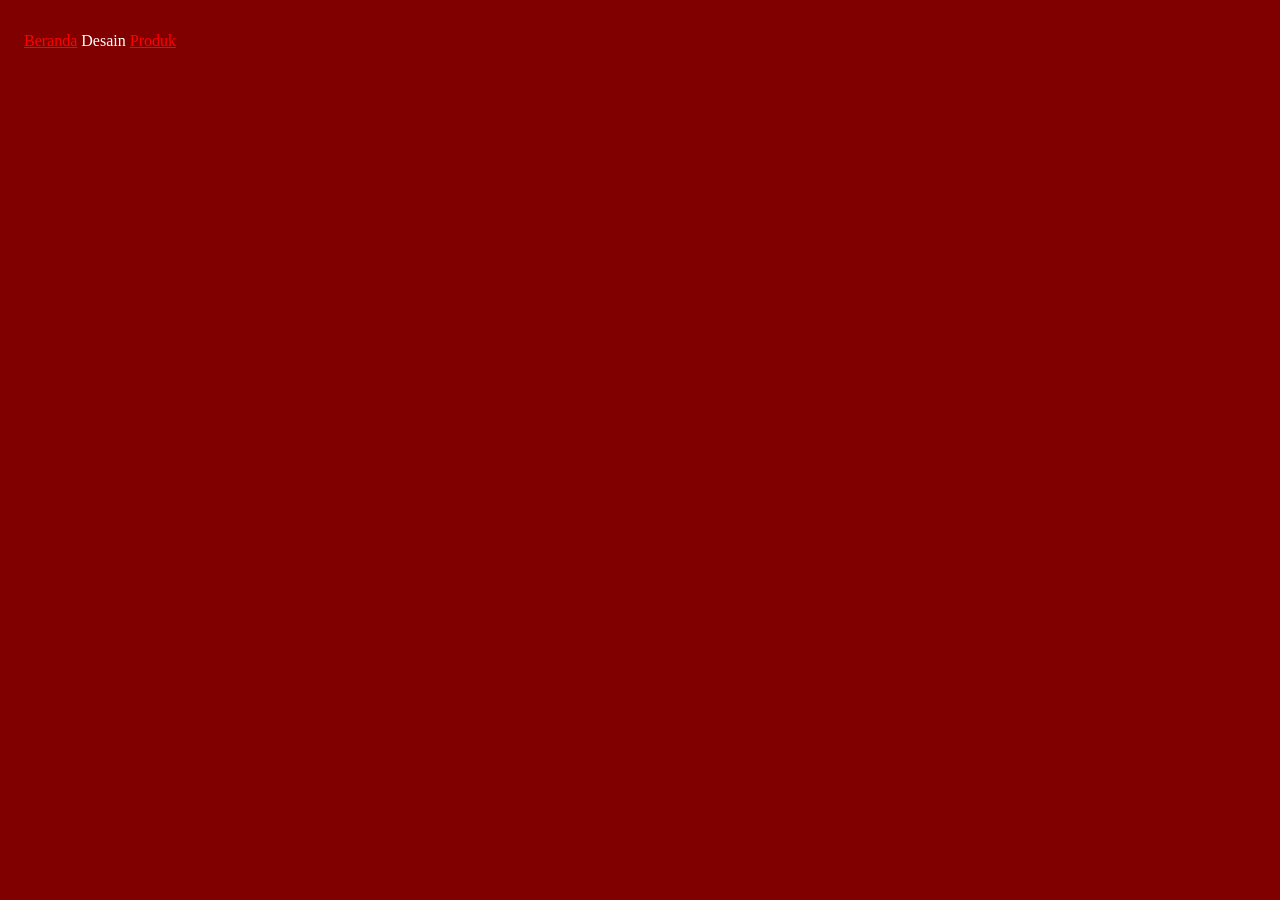
==== design.html @ f34b3b8b "design.html" ====
<!DOCTYPE html>
<html lang="en">

<head>
  <meta charset="UTF-8">
  <link rel="stylesheet" href="style.css">
  <meta name="viewport" content="width=device-width, initial-scale=1.0">
  <title>Kelompok 8 X-H</title>
  <link rel="shortcut icon" href="logo.jpeg" type="image/x-icon">
</head>

<body>
  <header>
    <ul>
    <li><a href="index.html">Beranda</a></li>
    <li>Desain</li>
    <li><a href="product.html">Produk</a></li>
  </ul>
  </header>
  <script src="./script.js"></script>
</body>

</html>
---- style.css ----
html {
  height: 100%;
}

* {
  color: white;
}

header {
  ul {
    list-style-type: none;
    padding: 16px;
  }
  
  li {
    display: inline;
    padding-left: 4px solid gray;
    padding-right: 4px solid gray;
  }
}

body {
  background-color:maroon;
}

h1 {
  text-align: center;
  font-weight: bold;
}

p {
  text-align:center;
  size: 20px;
}

.content {
  text-align: center;
}

a {
  color: red;
}
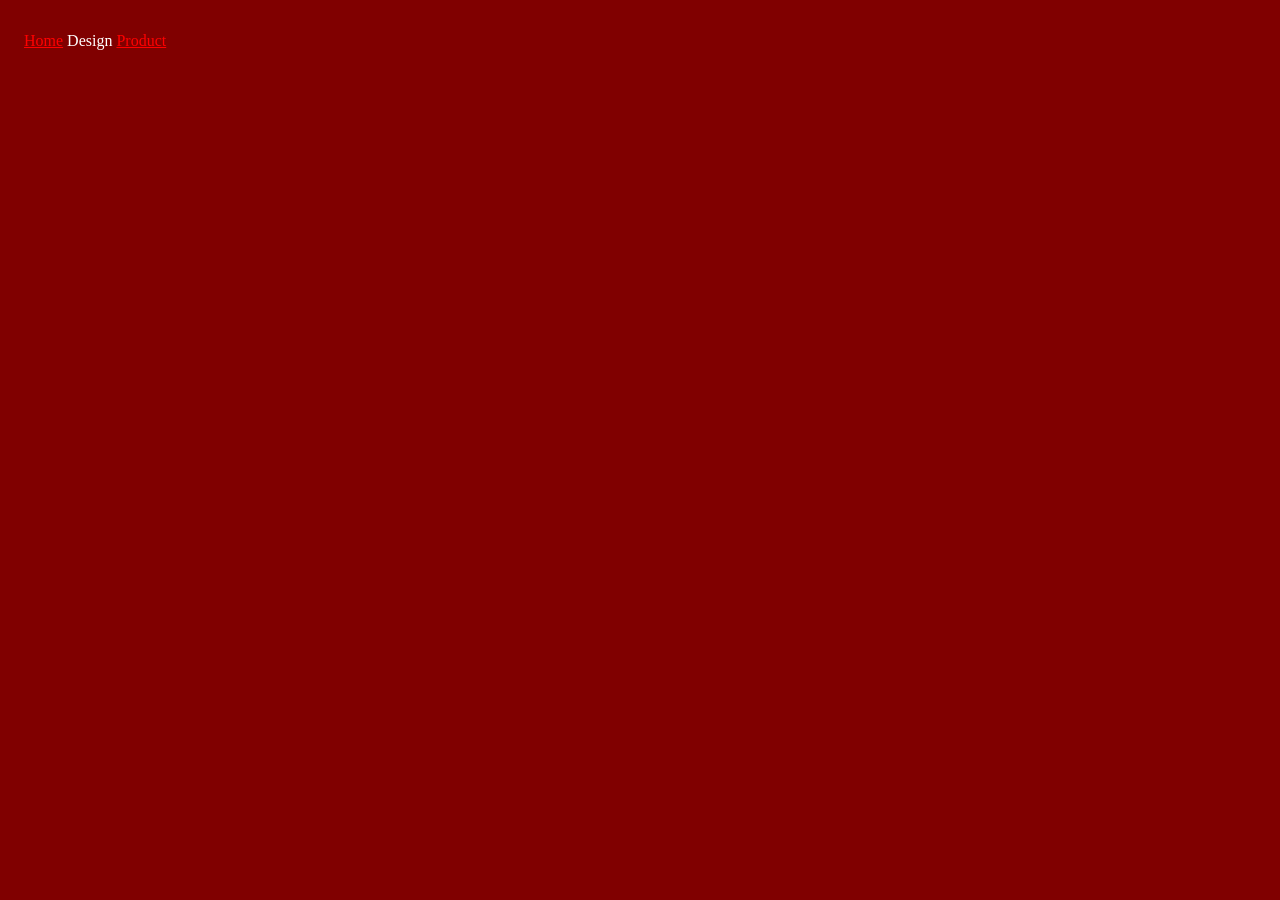
==== commit 508a093d: "design.html" ====
--- a/design.html
+++ b/design.html
@@ -13,9 +13,9 @@
 <body>
   <header>
     <ul>
-    <li><a href="index.html">Beranda</a></li>
-    <li>Desain</li>
-    <li><a href="product.html">Produk</a></li>
+    <li><a href="index.html">Home</a></li>
+    <li>Design</li>
+    <li><a href="product.html">Product</a></li>
   </ul>
   </header>
   <script src="./script.js"></script>
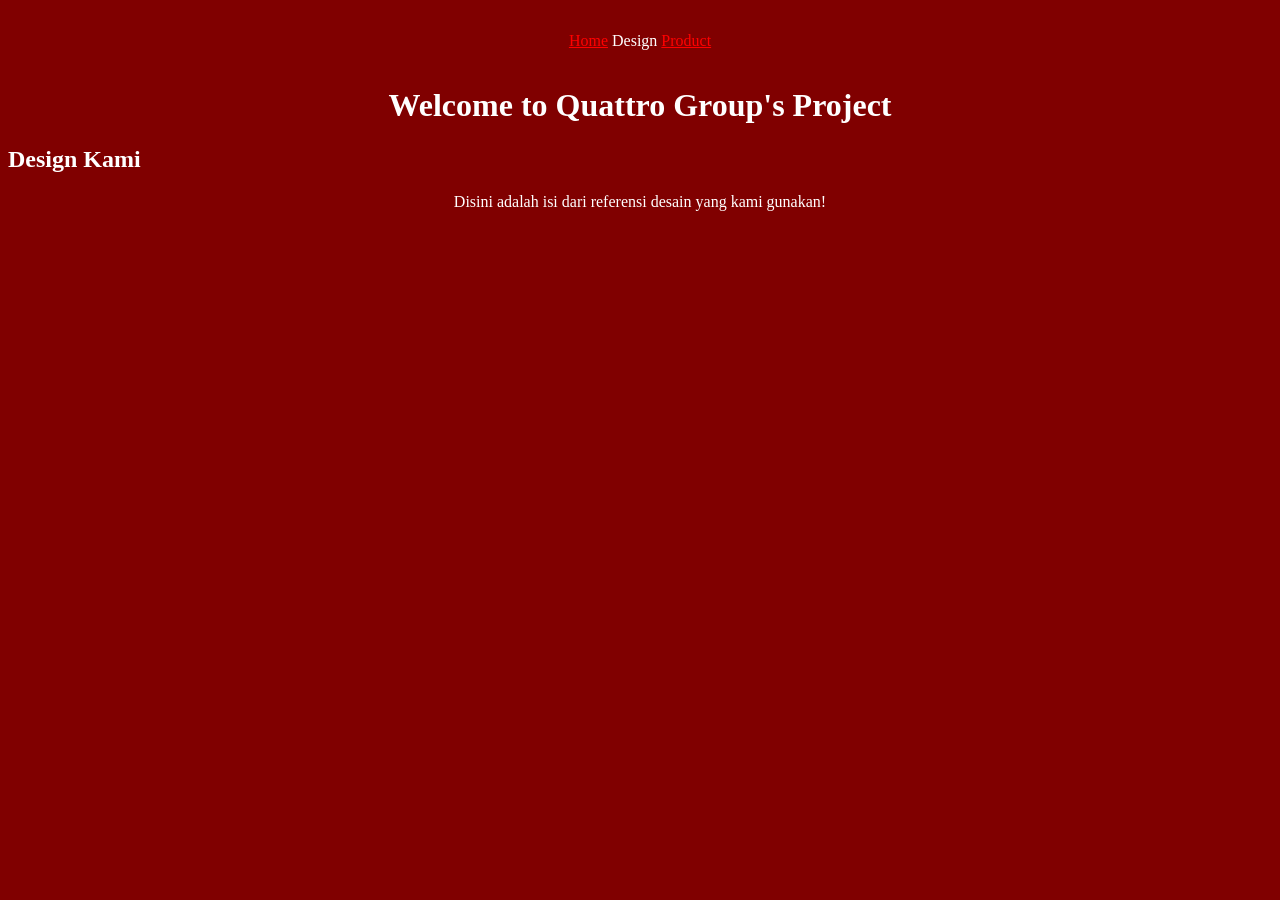
==== commit 56937278: "design.html" ====
--- a/design.html
+++ b/design.html
@@ -6,7 +6,7 @@
   <meta charset="UTF-8">
   <link rel="stylesheet" href="style.css">
   <meta name="viewport" content="width=device-width, initial-scale=1.0">
-  <title>Kelompok 8 X-H</title>
+  <title>Kelompok 2 X-H</title>
   <link rel="shortcut icon" href="logo.jpeg" type="image/x-icon">
 </head>
 
@@ -19,6 +19,13 @@
   </ul>
   </header>
   <script src="./script.js"></script>
+  <div>
+    <h1>
+      Welcome to Quattro Group's Project
+    </h1>
+    <h2>Design Kami</h2>
+    <p>Disini adalah isi dari referensi desain yang kami gunakan!</p>
+  </div>
 </body>
 
 </html>
--- a/style.css
+++ b/style.css
@@ -10,12 +10,14 @@
   ul {
     list-style-type: none;
     padding: 16px;
+    text-align: center;
   }
   
   li {
     display: inline;
     padding-left: 4px solid gray;
     padding-right: 4px solid gray;
+    text-align: center;
   }
 }
 
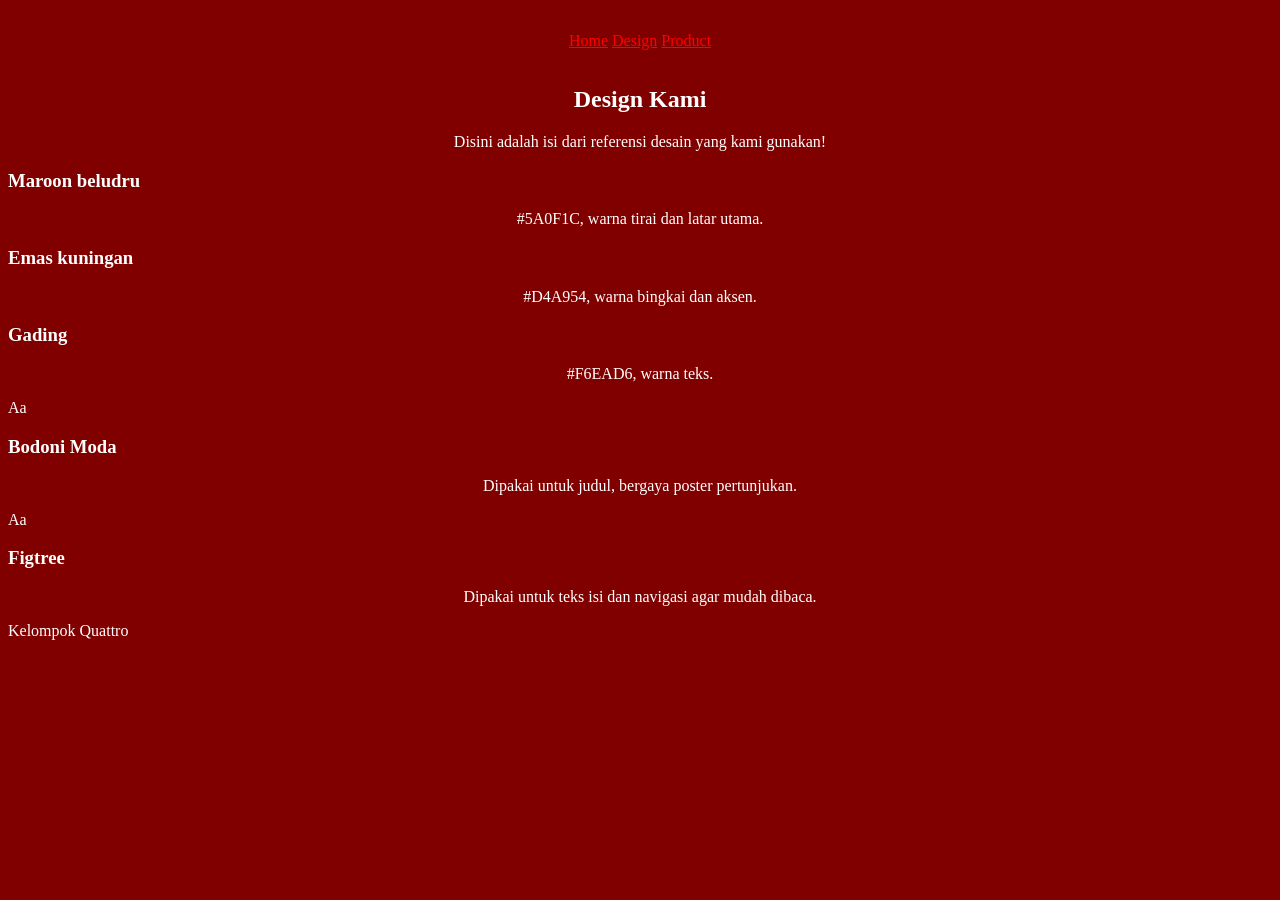
==== commit a09acd97: "design.html" ====
--- a/design.html
+++ b/design.html
@@ -1,31 +1,79 @@
 
 <!DOCTYPE html>
-<html lang="en">
+<html lang="id">
 
 <head>
   <meta charset="UTF-8">
+  <meta name="viewport" content="width=device-width, initial-scale=1.0">
+  <title>Design | Kelompok Quattro</title>
+  <link rel="icon" href="quattro.jpeg" type="image/jpeg">
+  <link rel="preconnect" href="https://fonts.googleapis.com">
+  <link rel="preconnect" href="https://fonts.gstatic.com" crossorigin>
   <link rel="stylesheet" href="style.css">
-  <meta name="viewport" content="width=device-width, initial-scale=1.0">
-  <title>Kelompok 2 X-H</title>
-  <link rel="shortcut icon" href="logo.jpeg" type="image/x-icon">
 </head>
 
 <body>
-  <header>
-    <ul>
-    <li><a href="index.html">Home</a></li>
-    <li>Design</li>
-    <li><a href="product.html">Product</a></li>
-  </ul>
+  <header class="site-header">
+    <nav class="glass-nav" aria-label="Navigasi utama">
+      <ul>
+        <li><a href="index.html">Home</a></li>
+        <li><a href="design.html" aria-current="page">Design</a></li>
+        <li><a href="product.html">Product</a></li>
+      </ul>
+    </nav>
   </header>
-  <script src="./script.js"></script>
-  <div>
-    <h1>
-      Welcome to Quattro Group's Project
-    </h1>
-    <h2>Design Kami</h2>
-    <p>Disini adalah isi dari referensi desain yang kami gunakan!</p>
-  </div>
+
+  <main>
+    <section class="section page-top">
+      <div class="section-head">
+        <h1>Design Kami</h1>
+        <p class="lead">Disini adalah isi dari referensi desain yang kami gunakan!</p>
+      </div>
+
+      <div class="grid">
+        <article class="glass-card swatch">
+          <div class="swatch-color" style="background:#5a0f1c"></div>
+          <div class="swatch-info">
+            <h3>Maroon beludru</h3>
+            <p>#5A0F1C, warna tirai dan latar utama.</p>
+          </div>
+        </article>
+        <article class="glass-card swatch">
+          <div class="swatch-color" style="background:#d4a954"></div>
+          <div class="swatch-info">
+            <h3>Emas kuningan</h3>
+            <p>#D4A954, warna bingkai dan aksen.</p>
+          </div>
+        </article>
+        <article class="glass-card swatch">
+          <div class="swatch-color" style="background:#f6ead6"></div>
+          <div class="swatch-info">
+            <h3>Gading</h3>
+            <p>#F6EAD6, warna teks.</p>
+          </div>
+        </article>
+      </div>
+    </section>
+
+    <section class="section">
+      <div class="grid">
+        <article class="glass-card">
+          <div class="type-sample">Aa</div>
+          <h3>Bodoni Moda</h3>
+          <p>Dipakai untuk judul, bergaya poster pertunjukan.</p>
+        </article>
+        <article class="glass-card">
+          <div class="type-sample body-face">Aa</div>
+          <h3>Figtree</h3>
+          <p>Dipakai untuk teks isi dan navigasi agar mudah dibaca.</p>
+        </article>
+      </div>
+    </section>
+  </main>
+
+  <footer class="site-footer">Kelompok Quattro</footer>
+
+  <script src="script.js"></script>
 </body>
 
 </html>
--- a/style.css
+++ b/style.css
@@ -30,6 +30,11 @@
   font-weight: bold;
 }
 
+h2 {
+  text-align: center;
+  font-weight: bold;
+}
+
 p {
   text-align:center;
   size: 20px;
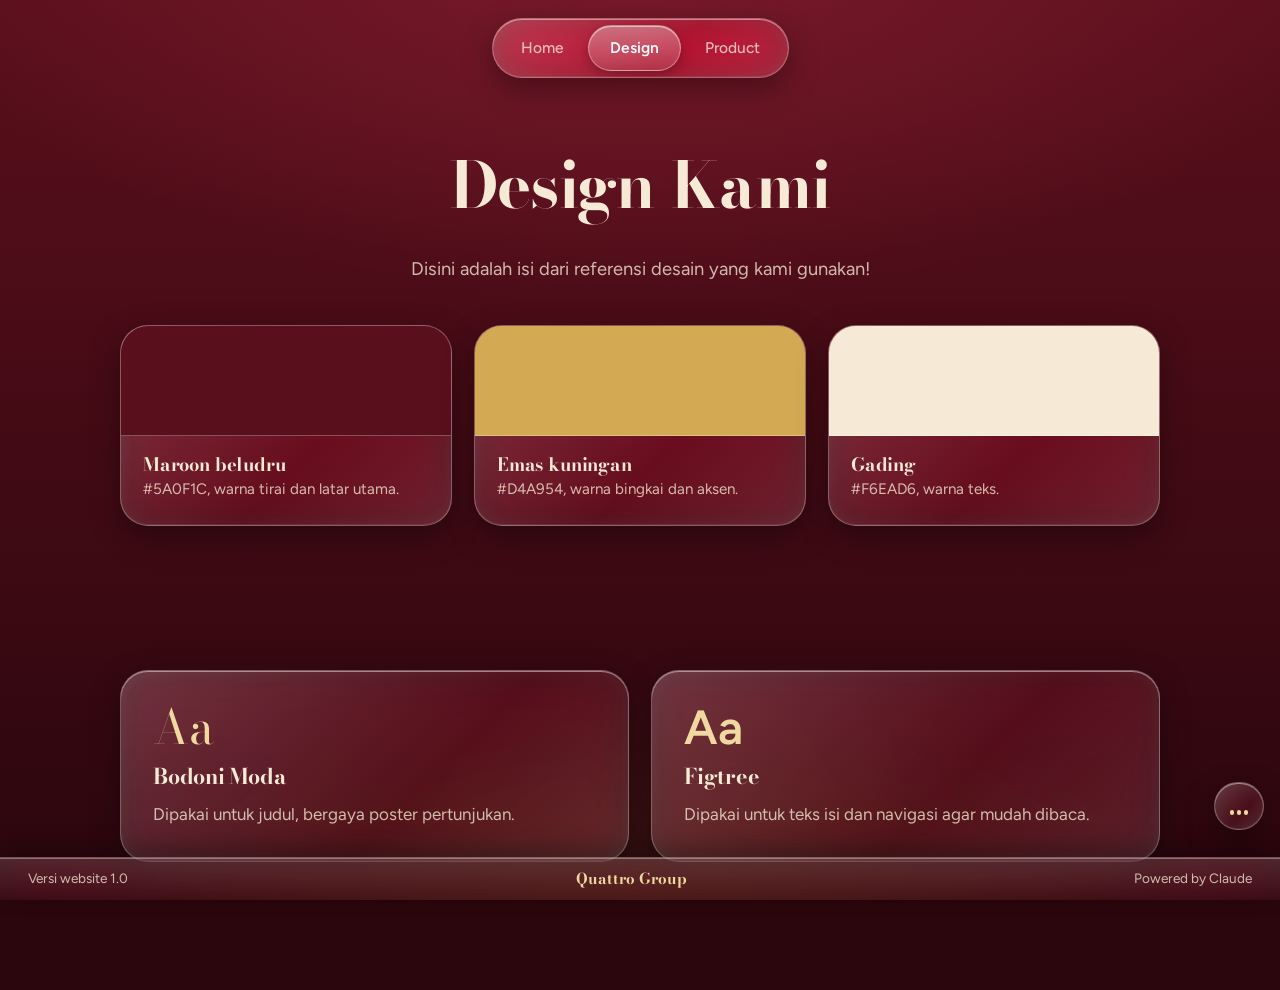
==== commit 7d811126: "Update design.html" ====
--- a/design.html
+++ b/design.html
@@ -1,4 +1,3 @@
-
 <!DOCTYPE html>
 <html lang="id">
 
@@ -71,7 +70,11 @@
     </section>
   </main>
 
-  <footer class="site-footer">Kelompok Quattro</footer>
+  <footer class="dev-bar">
+    <span>Versi website 1.0</span>
+    <span class="dev-bar-name">Quattro Group</span>
+    <span>Powered by Claude</span>
+  </footer>
 
   <script src="script.js"></script>
 </body>
--- a/style.css
+++ b/style.css
@@ -1,49 +1,641 @@
+@import url("https://fonts.googleapis.com/css2?family=Bodoni+Moda:ital,opsz,wght@0,6..96,500;0,6..96,700;1,6..96,500&family=Figtree:wght@400;500;600&display=swap");
+
+/* ---------- Tokens ---------- */
+:root {
+  --velvet: #5a0f1c;
+  --velvet-deep: #2b060d;
+  --velvet-light: #7a1a2b;
+  --brass: #d4a954;
+  --brass-soft: #f0d9a0;
+  --ivory: #f6ead6;
+  --ivory-dim: rgba(246, 234, 214, 0.78);
+
+  --font-display: "Bodoni Moda", "Didot", Georgia, serif;
+  --font-body: "Figtree", system-ui, -apple-system, "Segoe UI", sans-serif;
+
+  --glass-fill: linear-gradient(
+    135deg,
+    rgba(255, 255, 255, 0.2),
+    rgba(255, 255, 255, 0.05) 60%,
+    rgba(255, 255, 255, 0.12)
+  );
+  --glass-border: rgba(255, 255, 255, 0.28);
+  --glass-shadow: 0 10px 30px rgba(0, 0, 0, 0.35),
+    inset 0 1px 0 rgba(255, 255, 255, 0.45),
+    inset 0 -1px 0 rgba(255, 255, 255, 0.08),
+    inset 0 0 18px rgba(255, 255, 255, 0.05);
+}
+
+/* ---------- Base ---------- */
+*,
+*::before,
+*::after {
+  box-sizing: border-box;
+}
+
 html {
+  min-height: 100%;
+  scroll-behavior: smooth;
+}
+
+body {
+  margin: 0;
+  min-height: 100vh;
+  font-family: var(--font-body);
+  font-size: 1.0625rem;
+  line-height: 1.7;
+  color: var(--ivory);
+  background-color: var(--velvet-deep);
+  background-image:
+    radial-gradient(ellipse 80% 55% at 50% -5%, var(--velvet-light), transparent 70%),
+    radial-gradient(ellipse 70% 50% at 50% 110%, rgba(212, 169, 84, 0.12), transparent 70%),
+    linear-gradient(180deg, var(--velvet), var(--velvet-deep));
+  background-attachment: fixed;
+  overflow-x: hidden;
+}
+
+img {
+  max-width: 100%;
+  display: block;
+}
+
+a {
+  color: var(--brass-soft);
+}
+
+:focus-visible {
+  outline: 2px solid var(--brass);
+  outline-offset: 3px;
+  border-radius: 10px;
+}
+
+/* ---------- Liquid glass navigation ---------- */
+.site-header {
+  position: fixed;
+  top: 18px;
+  left: 0;
+  right: 0;
+  z-index: 50;
+  display: flex;
+  justify-content: center;
+  padding: 0 16px;
+  pointer-events: none;
+}
+
+.glass-nav {
+  --mx: 50%;
+  --my: 0%;
+  position: relative;
+  pointer-events: auto;
+  border-radius: 999px;
+  padding: 6px;
+  background: var(--glass-fill);
+  border: 1px solid var(--glass-border);
+  box-shadow: var(--glass-shadow);
+  -webkit-backdrop-filter: blur(22px) saturate(190%) brightness(1.08);
+  backdrop-filter: blur(22px) saturate(190%) brightness(1.08);
+  overflow: hidden;
+}
+
+/* specular highlight that follows the cursor */
+.glass-nav::before {
+  content: "";
+  position: absolute;
+  inset: 0;
+  border-radius: inherit;
+  background: radial-gradient(
+    120px 60px at var(--mx) var(--my),
+    rgba(255, 255, 255, 0.35),
+    transparent 70%
+  );
+  opacity: 0;
+  transition: opacity 0.3s ease;
+  pointer-events: none;
+}
+
+.glass-nav:hover::before {
+  opacity: 1;
+}
+
+.glass-nav ul {
+  position: relative;
+  display: flex;
+  gap: 2px;
+  margin: 0;
+  padding: 0;
+  list-style: none;
+}
+
+.glass-nav li {
+  position: relative;
+  z-index: 1;
+}
+
+.glass-nav a {
+  display: block;
+  padding: 10px 22px;
+  border-radius: 999px;
+  color: var(--ivory-dim);
+  font-weight: 500;
+  font-size: 0.97rem;
+  text-decoration: none;
+  transition: color 0.25s ease;
+}
+
+.glass-nav a:hover,
+.glass-nav a:focus-visible {
+  color: #fff;
+}
+
+.glass-nav a[aria-current="page"] {
+  color: #fff;
+  font-weight: 600;
+}
+
+/* sliding glass pill (position set by script.js) */
+.nav-indicator {
+  position: absolute;
+  top: 0;
+  left: 0;
   height: 100%;
-}
-
-* {
-  color: white;
-}
-
-header {
-  ul {
-    list-style-type: none;
-    padding: 16px;
-    text-align: center;
-  }
-  
-  li {
-    display: inline;
-    padding-left: 4px solid gray;
-    padding-right: 4px solid gray;
-    text-align: center;
-  }
-}
-
+  width: 0;
+  border-radius: 999px;
+  background: linear-gradient(
+    180deg,
+    rgba(255, 255, 255, 0.34),
+    rgba(255, 255, 255, 0.12)
+  );
+  border: 1px solid rgba(255, 255, 255, 0.35);
+  box-shadow: inset 0 1px 0 rgba(255, 255, 255, 0.55),
+    0 4px 14px rgba(0, 0, 0, 0.25);
+  transition: transform 0.45s cubic-bezier(0.34, 1.4, 0.5, 1),
+    width 0.45s cubic-bezier(0.34, 1.4, 0.5, 1), opacity 0.2s ease;
+  pointer-events: none;
+  opacity: 0;
+}
+
+.nav-indicator.is-ready {
+  opacity: 1;
+}
+
+/* ---------- Stage (hero) ---------- */
+.stage {
+  position: relative;
+  min-height: 100vh;
+  display: grid;
+  place-items: center;
+  padding: 120px 24px 72px;
+  text-align: center;
+  isolation: isolate;
+  overflow: hidden;
+}
+
+/* spotlight cone from above */
+.stage::before {
+  content: "";
+  position: absolute;
+  top: 0;
+  left: 50%;
+  width: min(900px, 120vw);
+  height: 100%;
+  transform: translateX(-50%);
+  background: conic-gradient(
+    from 180deg at 50% -6%,
+    transparent 160deg,
+    rgba(255, 233, 180, 0.2) 172deg,
+    rgba(255, 233, 180, 0.34) 180deg,
+    rgba(255, 233, 180, 0.2) 188deg,
+    transparent 200deg
+  );
+  filter: blur(14px);
+  z-index: -1;
+  pointer-events: none;
+}
+
+.stage-inner {
+  max-width: 760px;
+}
+
+.logo-frame {
+  width: min(280px, 62vw);
+  aspect-ratio: 1;
+  margin: 0 auto 36px;
+  border-radius: 50%;
+  padding: 8px;
+  background: linear-gradient(145deg, var(--brass-soft), var(--brass) 55%, #9a7425);
+  box-shadow: 0 0 0 1px rgba(255, 255, 255, 0.25),
+    0 0 80px rgba(255, 223, 150, 0.35),
+    0 24px 50px rgba(0, 0, 0, 0.5);
+}
+
+.logo-frame img {
+  width: 100%;
+  height: 100%;
+  border-radius: 50%;
+  object-fit: cover;
+}
+
+h1,
+h2,
+h3 {
+  font-family: var(--font-display);
+  font-weight: 700;
+  line-height: 1.12;
+  letter-spacing: -0.01em;
+  margin: 0 0 0.5em;
+  color: var(--ivory);
+  text-wrap: balance;
+}
+
+h1 {
+  font-size: clamp(2.3rem, 6vw, 4rem);
+}
+
+h2 {
+  font-size: clamp(1.7rem, 3.6vw, 2.5rem);
+}
+
+h3 {
+  font-size: 1.35rem;
+}
+
+.lead {
+  max-width: 54ch;
+  margin: 0 auto;
+  font-size: 1.15rem;
+  color: var(--ivory-dim);
+}
+
+/* ---------- Curtains (open once on load) ---------- */
+.curtains {
+  position: fixed;
+  inset: 0;
+  z-index: 40;
+  overflow: hidden;
+  pointer-events: none;
+}
+
+.curtain {
+  position: absolute;
+  top: 0;
+  bottom: 0;
+  width: 52vw;
+  pointer-events: none;
+  background:
+    repeating-linear-gradient(
+      90deg,
+      rgba(0, 0, 0, 0.35) 0,
+      rgba(0, 0, 0, 0.05) 3.5vw,
+      rgba(255, 255, 255, 0.07) 6vw,
+      rgba(0, 0, 0, 0.3) 9vw
+    ),
+    linear-gradient(180deg, #7d1526, #430912);
+  box-shadow: 0 0 60px rgba(0, 0, 0, 0.7);
+  animation-duration: 1.9s;
+  animation-delay: 0.25s;
+  animation-fill-mode: forwards;
+  animation-timing-function: cubic-bezier(0.7, 0, 0.2, 1);
+}
+
+.curtain-left {
+  left: 0;
+  transform-origin: left;
+  animation-name: open-left;
+}
+
+.curtain-right {
+  right: 0;
+  transform-origin: right;
+  animation-name: open-right;
+}
+
+@keyframes open-left {
+  to {
+    transform: translateX(-100%) scaleX(0.6);
+  }
+}
+
+@keyframes open-right {
+  to {
+    transform: translateX(100%) scaleX(0.6);
+  }
+}
+
+/* ---------- Sections ---------- */
+.section {
+  width: min(1040px, 100% - 40px);
+  margin: 0 auto;
+  padding: 72px 0;
+}
+
+.section-head {
+  text-align: center;
+  margin-bottom: 40px;
+}
+
+.page-top {
+  padding-top: 150px;
+}
+
+/* ---------- Glass cards ---------- */
+.glass-card {
+  position: relative;
+  border-radius: 28px;
+  padding: 32px;
+  background: var(--glass-fill);
+  border: 1px solid var(--glass-border);
+  box-shadow: var(--glass-shadow);
+  -webkit-backdrop-filter: blur(18px) saturate(170%);
+  backdrop-filter: blur(18px) saturate(170%);
+}
+
+.glass-card p {
+  margin: 0;
+  color: var(--ivory-dim);
+}
+
+.glass-card p + p {
+  margin-top: 1em;
+}
+
+.prose {
+  max-width: 68ch;
+  margin: 0 auto;
+}
+
+.grid {
+  display: grid;
+  gap: 22px;
+  grid-template-columns: repeat(auto-fit, minmax(240px, 1fr));
+}
+
+/* ---------- Video / embed ---------- */
+.embed {
+  position: relative;
+  width: 100%;
+  padding-top: 56.25%;
+  border-radius: 24px;
+  overflow: hidden;
+  border: 1px solid var(--glass-border);
+  box-shadow: 0 0 0 6px rgba(212, 169, 84, 0.18), 0 24px 60px rgba(0, 0, 0, 0.55);
+  background: var(--velvet-deep);
+}
+
+.embed iframe {
+  position: absolute;
+  inset: 0;
+  width: 100%;
+  height: 100%;
+  border: 0;
+}
+
+/* ---------- Design page: swatches ---------- */
+.swatch {
+  padding: 0;
+  overflow: hidden;
+}
+
+.swatch-color {
+  height: 110px;
+  border-bottom: 1px solid var(--glass-border);
+}
+
+.swatch-info {
+  padding: 18px 22px 22px;
+}
+
+.swatch-info h3 {
+  margin-bottom: 0.15em;
+  font-size: 1.15rem;
+}
+
+.swatch-info p {
+  font-size: 0.95rem;
+}
+
+.type-sample {
+  font-family: var(--font-display);
+  font-size: 3rem;
+  line-height: 1;
+  margin-bottom: 14px;
+  color: var(--brass-soft);
+}
+
+.type-sample.body-face {
+  font-family: var(--font-body);
+  font-weight: 600;
+}
+
+/* ---------- Product page: ticket cards ---------- */
+.ticket {
+  display: flex;
+  flex-direction: column;
+  min-height: 260px;
+  padding: 0;
+  overflow: hidden;
+  transition: transform 0.35s cubic-bezier(0.34, 1.4, 0.5, 1),
+    box-shadow 0.35s ease;
+}
+
+.ticket:hover {
+  transform: translateY(-6px) rotate(-0.6deg);
+  box-shadow: 0 22px 44px rgba(0, 0, 0, 0.5),
+    inset 0 1px 0 rgba(255, 255, 255, 0.5),
+    0 0 0 1px rgba(212, 169, 84, 0.5);
+}
+
+.ticket-art {
+  flex: 1;
+  display: grid;
+  place-items: center;
+  min-height: 140px;
+  background:
+    radial-gradient(circle at 50% 40%, rgba(255, 223, 150, 0.28), transparent 65%),
+    linear-gradient(160deg, rgba(255, 255, 255, 0.08), rgba(0, 0, 0, 0.2));
+  font-family: var(--font-display);
+  font-size: 3.4rem;
+  color: var(--brass-soft);
+}
+
+/* perforated tear line */
+.ticket-body {
+  position: relative;
+  padding: 20px 24px 24px;
+  border-top: 2px dashed rgba(246, 234, 214, 0.35);
+}
+
+.ticket-body::before,
+.ticket-body::after {
+  content: "";
+  position: absolute;
+  top: -11px;
+  width: 20px;
+  height: 20px;
+  border-radius: 50%;
+  background: var(--velvet);
+}
+
+.ticket-body::before {
+  left: -10px;
+}
+
+.ticket-body::after {
+  right: -10px;
+}
+
+.ticket-body h3 {
+  margin-bottom: 0.2em;
+}
+
+.ticket-body p {
+  font-size: 0.95rem;
+  color: var(--ivory-dim);
+}
+
+/* ---------- Dev bar ---------- */
 body {
-  background-color:maroon;
-}
-
-h1 {
-  text-align: center;
-  font-weight: bold;
-}
-
-h2 {
-  text-align: center;
-  font-weight: bold;
-}
-
-p {
-  text-align:center;
-  size: 20px;
-}
-
-.content {
-  text-align: center;
-}
-
-a {
-  color: red;
-}
+  padding-bottom: 56px;
+}
+
+.dev-bar {
+  position: fixed;
+  left: 0;
+  right: 0;
+  bottom: 0;
+  z-index: 45;
+  display: flex;
+  align-items: center;
+  justify-content: space-between;
+  gap: 12px;
+  padding: 11px clamp(14px, 4vw, 28px);
+  font-size: 0.85rem;
+  line-height: 1.3;
+  color: var(--ivory-dim);
+  background: linear-gradient(180deg, rgba(255, 255, 255, 0.14), rgba(255, 255, 255, 0.04));
+  border-top: 1px solid var(--glass-border);
+  box-shadow: inset 0 1px 0 rgba(255, 255, 255, 0.35), 0 -8px 24px rgba(0, 0, 0, 0.3);
+  -webkit-backdrop-filter: blur(20px) saturate(180%);
+  backdrop-filter: blur(20px) saturate(180%);
+}
+
+.dev-bar-name {
+  font-family: var(--font-display);
+  font-weight: 700;
+  font-size: 0.95rem;
+  color: var(--brass-soft);
+}
+
+/* ---------- Music toggle ---------- */
+.bgm-toggle {
+  position: fixed;
+  right: 16px;
+  bottom: 70px;
+  z-index: 46;
+  display: flex;
+  align-items: center;
+  gap: 0;
+  height: 48px;
+  padding: 0 15px;
+  border-radius: 999px;
+  color: #fff;
+  font: inherit;
+  font-size: 0.88rem;
+  cursor: pointer;
+  background: var(--glass-fill);
+  border: 1px solid var(--glass-border);
+  box-shadow: var(--glass-shadow);
+  -webkit-backdrop-filter: blur(20px) saturate(190%);
+  backdrop-filter: blur(20px) saturate(190%);
+  transition: gap 0.35s ease, padding 0.35s ease;
+}
+
+.bgm-label {
+  max-width: 0;
+  overflow: hidden;
+  white-space: nowrap;
+  transition: max-width 0.45s ease;
+}
+
+.bgm-toggle:hover,
+.bgm-toggle:focus-visible {
+  gap: 10px;
+  padding: 0 18px 0 15px;
+}
+
+.bgm-toggle:hover .bgm-label,
+.bgm-toggle:focus-visible .bgm-label {
+  max-width: 260px;
+}
+
+.bgm-eq {
+  display: flex;
+  align-items: flex-end;
+  gap: 3px;
+  width: 18px;
+  height: 18px;
+}
+
+.bgm-eq i {
+  flex: 1;
+  height: 30%;
+  border-radius: 2px;
+  background: var(--brass-soft);
+}
+
+.bgm-toggle.is-playing .bgm-eq i {
+  animation: eq 0.9s ease-in-out infinite;
+}
+
+.bgm-toggle.is-playing .bgm-eq i:nth-child(2) {
+  animation-delay: -0.3s;
+}
+
+.bgm-toggle.is-playing .bgm-eq i:nth-child(3) {
+  animation-delay: -0.6s;
+}
+
+@keyframes eq {
+  0%, 100% { height: 25%; }
+  50% { height: 100%; }
+}
+
+/* ---------- Responsive + motion ---------- */
+@media (max-width: 520px) {
+  .glass-nav a {
+    padding: 9px 15px;
+    font-size: 0.9rem;
+  }
+
+  .glass-card {
+    padding: 24px;
+  }
+
+  .dev-bar {
+    font-size: 0.76rem;
+    gap: 8px;
+  }
+
+  .dev-bar-name {
+    font-size: 0.82rem;
+  }
+}
+
+@media (prefers-reduced-motion: reduce) {
+  html {
+    scroll-behavior: auto;
+  }
+
+  .curtain {
+    display: none;
+  }
+
+  .nav-indicator,
+  .ticket {
+    transition: none;
+  }
+
+  .bgm-toggle.is-playing .bgm-eq i {
+    animation: none;
+    height: 70%;
+  }
+}
